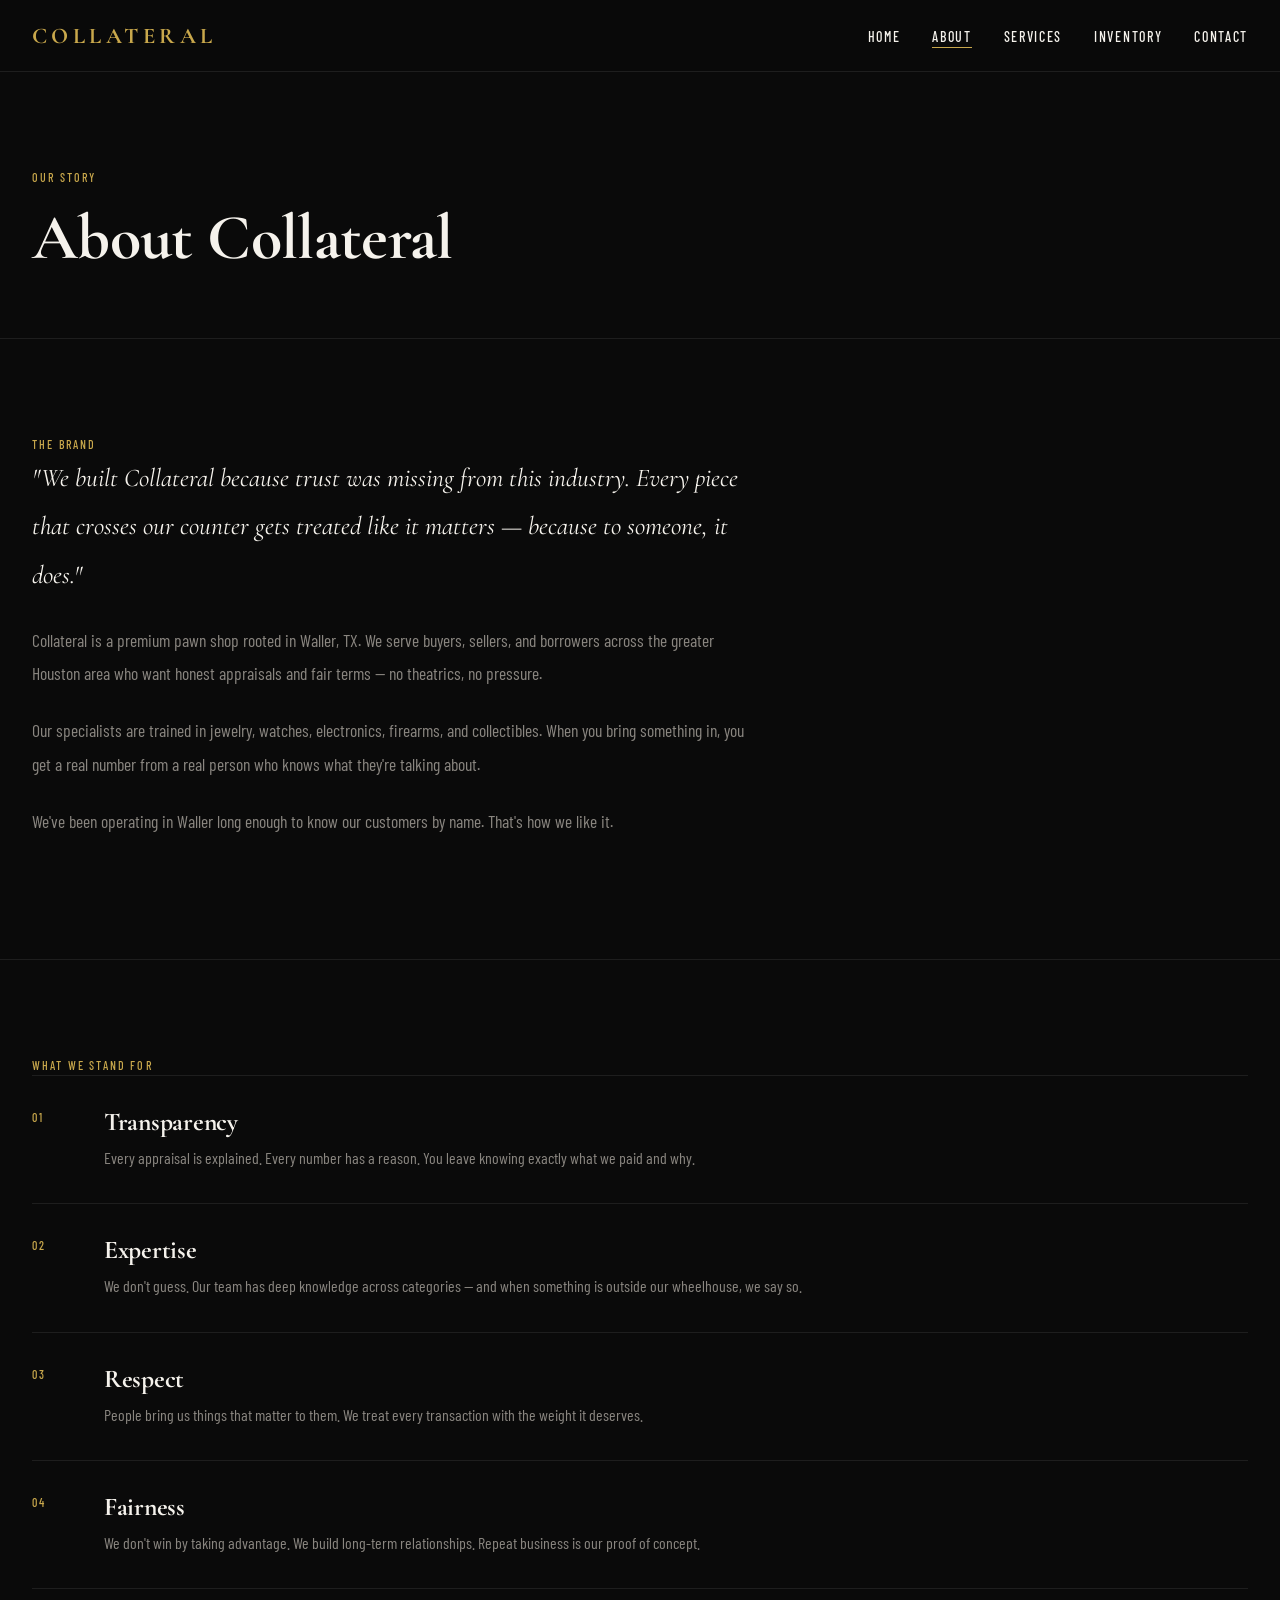
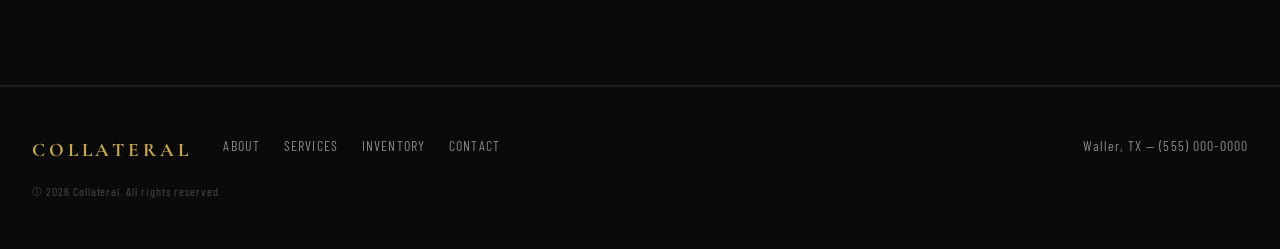
==== about.html @ eb1af975 "feat: about page" ====
<!DOCTYPE html>
<html lang="en">
<head>
  <meta charset="UTF-8">
  <meta name="viewport" content="width=device-width, initial-scale=1.0">
  <title>About — Collateral | Waller, TX</title>
  <link rel="preconnect" href="https://fonts.googleapis.com">
  <link rel="preconnect" href="https://fonts.gstatic.com" crossorigin>
  <link href="https://fonts.googleapis.com/css2?family=Cormorant+Garamond:ital,wght@0,300;0,600;0,700;1,300;1,700&family=Barlow+Condensed:wght@300;400;500;600&display=swap" rel="stylesheet">
  <link rel="stylesheet" href="css/tokens.css">
  <link rel="stylesheet" href="css/base.css">
  <link rel="stylesheet" href="css/layout.css">
  <link rel="stylesheet" href="css/components.css">
</head>
<body>

  <nav class="nav" aria-label="Primary navigation">
    <a href="index.html" class="nav-logo">Collateral</a>
    <ul class="nav-links">
      <li><a href="index.html">Home</a></li>
      <li><a href="about.html">About</a></li>
      <li><a href="services.html">Services</a></li>
      <li><a href="inventory.html">Inventory</a></li>
      <li><a href="contact.html">Contact</a></li>
    </ul>
    <button class="nav-toggle" aria-label="Toggle menu" aria-expanded="false">
      <span></span><span></span><span></span>
    </button>
  </nav>

  <div class="nav-overlay" role="dialog" aria-label="Mobile navigation">
    <a href="index.html">Home</a>
    <a href="about.html">About</a>
    <a href="services.html">Services</a>
    <a href="inventory.html">Inventory</a>
    <a href="contact.html">Contact</a>
  </div>

  <div class="page-wrapper">

    <header class="page-hero">
      <p class="label page-hero-label">Our Story</p>
      <h1 class="page-hero-title">About Collateral</h1>
    </header>

    <section class="section" aria-labelledby="story-heading">
      <p class="label" id="story-heading">The Brand</p>
      <div class="brand-story">
        <p>"We built Collateral because trust was missing from this industry. Every piece that crosses our counter gets treated like it matters — because to someone, it does."</p>
        <p>Collateral is a premium pawn shop rooted in Waller, TX. We serve buyers, sellers, and borrowers across the greater Houston area who want honest appraisals and fair terms — no theatrics, no pressure.</p>
        <p>Our specialists are trained in jewelry, watches, electronics, firearms, and collectibles. When you bring something in, you get a real number from a real person who knows what they're talking about.</p>
        <p>We've been operating in Waller long enough to know our customers by name. That's how we like it.</p>
      </div>
    </section>

    <section class="section" aria-labelledby="values-heading">
      <p class="label" id="values-heading">What We Stand For</p>
      <ul class="values-list">
        <li class="value-item">
          <span class="value-number label">01</span>
          <div>
            <h2 class="value-title">Transparency</h2>
            <p class="value-desc">Every appraisal is explained. Every number has a reason. You leave knowing exactly what we paid and why.</p>
          </div>
        </li>
        <li class="value-item">
          <span class="value-number label">02</span>
          <div>
            <h2 class="value-title">Expertise</h2>
            <p class="value-desc">We don't guess. Our team has deep knowledge across categories — and when something is outside our wheelhouse, we say so.</p>
          </div>
        </li>
        <li class="value-item">
          <span class="value-number label">03</span>
          <div>
            <h2 class="value-title">Respect</h2>
            <p class="value-desc">People bring us things that matter to them. We treat every transaction with the weight it deserves.</p>
          </div>
        </li>
        <li class="value-item">
          <span class="value-number label">04</span>
          <div>
            <h2 class="value-title">Fairness</h2>
            <p class="value-desc">We don't win by taking advantage. We build long-term relationships. Repeat business is our proof of concept.</p>
          </div>
        </li>
      </ul>
    </section>

    <footer class="footer">
      <div class="footer-inner">
        <a href="index.html" class="footer-logo">Collateral</a>
        <nav class="footer-nav" aria-label="Footer navigation">
          <a href="about.html">About</a>
          <a href="services.html">Services</a>
          <a href="inventory.html">Inventory</a>
          <a href="contact.html">Contact</a>
        </nav>
        <p class="footer-location">Waller, TX &mdash; (555) 000-0000</p>
        <p class="footer-copy">&copy; 2026 Collateral. All rights reserved.</p>
      </div>
    </footer>

  </div>

  <script src="js/nav.js"></script>
</body>
</html>
---- css/tokens.css ----
/* css/tokens.css — Single source of truth for all design tokens */
:root {
  /* Colors */
  --color-bg:       #0A0A0A;
  --color-gold:     #C9A84C;
  --color-text:     #F5F2EC;
  --color-text-dim: #8A8680;
  --color-border:   #1E1E1E;
  --color-surface:  #111111;

  /* Typography */
  --font-display: 'Cormorant Garamond', Georgia, serif;
  --font-body:    'Barlow Condensed', 'Helvetica Neue', sans-serif;
  --font-display-bold:   700;
  --font-display-light:  300;
  --font-body-regular:   400;
  --font-body-medium:    500;

  /* Type scale */
  --text-hero:   clamp(4rem, 10vw, 9rem);
  --text-h1:     clamp(2.5rem, 5vw, 5rem);
  --text-h2:     clamp(1.8rem, 3vw, 3rem);
  --text-h3:     clamp(1.2rem, 2vw, 1.8rem);
  --text-body:   1rem;
  --text-lg:   1.1rem;
  --text-small:  0.875rem;
  --text-label:  0.75rem;

  /* Spacing */
  --space-1:  4px;
  --space-2:  8px;
  --space-3:  12px;
  --space-4:  16px;
  --space-6:  24px;
  --space-8:  32px;
  --space-12: 48px;
  --space-16: 64px;
  --space-24: 96px;
  --space-32: 128px;

  /* Borders */
  --border-gold: 1px solid var(--color-gold);
  --border-dim:  1px solid var(--color-border);
  --radius: 0;

  /* Motion */
  --ease-vault:  cubic-bezier(0.76, 0, 0.24, 1);
  --ease-settle: cubic-bezier(0.22, 1, 0.36, 1);
  --ease-hover:  cubic-bezier(0.4, 0, 0.2, 1);
  --dur-fast:    200ms;
  --dur-normal:  400ms;
  --dur-slow:    700ms;
}
---- css/base.css ----
/* css/base.css — Reset, body, typography */
*, *::before, *::after {
  box-sizing: border-box;
  margin: 0;
  padding: 0;
}

html {
  -webkit-font-smoothing: antialiased;
}

@media (prefers-reduced-motion: no-preference) {
  html { scroll-behavior: smooth; }
}

body {
  background-color: var(--color-bg);
  color: var(--color-text);
  font-family: var(--font-body);
  font-weight: var(--font-body-regular);
  font-size: var(--text-body);
  line-height: 1.6;
  overflow-x: hidden;
}

h1, h2, h3, h4 {
  font-family: var(--font-display);
  font-weight: var(--font-display-bold);
  line-height: 1.1;
  letter-spacing: -0.01em;
}

a {
  color: var(--color-text);
  text-decoration: none;
}

img, canvas {
  display: block;
  max-width: 100%;
}

::selection {
  background: var(--color-gold);
  color: var(--color-bg);
}

.label {
  font-family: var(--font-body);
  font-size: var(--text-label);
  font-weight: var(--font-body-medium);
  letter-spacing: 0.18em;
  text-transform: uppercase;
  color: var(--color-gold);
}

@media (prefers-reduced-motion: reduce) {
  *, *::before, *::after {
    animation-duration: 0.01ms !important;
    animation-iteration-count: 1 !important;
    transition-duration: 0.01ms !important;
  }
}
---- css/layout.css ----
/* css/layout.css — Nav, footer, vault hero, page structure */

/* ── Navigation ── */
.nav {
  position: fixed;
  top: 0; left: 0; right: 0;
  z-index: 200;
  height: 72px;
  display: flex;
  align-items: center;
  justify-content: space-between;
  padding: 0 var(--space-8);
  background: rgba(10, 10, 10, 0.97);
  backdrop-filter: blur(8px);
  -webkit-backdrop-filter: blur(8px);
  border-bottom: var(--border-dim);
}

.nav-logo {
  font-family: var(--font-display);
  font-size: 1.4rem;
  font-weight: var(--font-display-bold);
  color: var(--color-gold);
  letter-spacing: 0.2em;
  text-transform: uppercase;
}

.nav-links {
  display: flex;
  gap: var(--space-8);
  list-style: none;
}

.nav-links a {
  font-family: var(--font-body);
  font-size: var(--text-small);
  font-weight: var(--font-body-medium);
  letter-spacing: 0.12em;
  text-transform: uppercase;
  position: relative;
  padding-bottom: 3px;
}

.nav-links a::after {
  content: '';
  position: absolute;
  bottom: 0; left: 0;
  width: 0; height: 1px;
  background: var(--color-gold);
  transition: width var(--dur-normal) var(--ease-hover);
}

.nav-links a:hover::after,
.nav-links a.active::after { width: 100%; }

.nav-toggle {
  display: none;
  flex-direction: column;
  gap: 5px;
  cursor: pointer;
  background: none;
  border: none;
  padding: var(--space-1);
  position: relative;
  z-index: 202;
}

.nav-toggle span {
  display: block;
  width: 24px; height: 1px;
  background: var(--color-text);
  transition: transform var(--dur-fast) var(--ease-hover),
              opacity var(--dur-fast) var(--ease-hover);
}

.nav-toggle.open span:nth-child(1) { transform: translateY(6px) rotate(45deg); }
.nav-toggle.open span:nth-child(2) { opacity: 0; }
.nav-toggle.open span:nth-child(3) { transform: translateY(-6px) rotate(-45deg); }

/* ── Mobile overlay ── */
.nav-overlay {
  display: none;
  position: fixed;
  inset: 0;
  z-index: 201;
  background: var(--color-bg);
  flex-direction: column;
  align-items: center;
  justify-content: center;
  gap: var(--space-8);
}

.nav-overlay.open { display: flex; }

.nav-overlay a {
  font-family: var(--font-display);
  font-size: var(--text-h2);
  font-weight: var(--font-display-bold);
  transition: color var(--dur-fast) var(--ease-hover);
}

.nav-overlay a:hover { color: var(--color-gold); }

@media (max-width: 768px) {
  .nav-links { display: none; }
  .nav-toggle { display: flex; }
}

/* ── Vault hero ── */
#vault-hero {
  position: relative;
  width: 100%;
  height: 100vh;
  overflow: hidden;
  background: var(--color-bg);
}

#vault-canvas {
  position: absolute;
  top: 0; left: 0;
  width: 100%; height: 100%;
}

.vault-hint {
  position: absolute;
  bottom: var(--space-8);
  left: 50%;
  transform: translateX(-50%);
  display: flex;
  flex-direction: column;
  align-items: center;
  gap: var(--space-2);
  opacity: 0.5;
  pointer-events: none;
}

.vault-hint-text {
  font-size: var(--text-label);
  letter-spacing: 0.15em;
  text-transform: uppercase;
}

.vault-hint-line {
  width: 1px; height: 32px;
  background: var(--color-gold);
  animation: hint-pulse 2s ease-in-out infinite;
}

@keyframes hint-pulse {
  0%, 100% { opacity: 0.2; transform: scaleY(0.6); }
  50%       { opacity: 1;   transform: scaleY(1); }
}

@media (prefers-reduced-motion: reduce) {
  .vault-hint { display: none; }
}

/* ── Home content (revealed after vault) ── */
.home-content {
  opacity: 0;
  pointer-events: none;
  transition: opacity var(--dur-slow) var(--ease-settle);
}

.home-content.visible {
  opacity: 1;
  pointer-events: auto;
}

@media (prefers-reduced-motion: reduce) {
  .home-content { opacity: 1; pointer-events: auto; }
}

/* ── Page wrapper (non-home pages) ── */
.page-wrapper {
  padding-top: 72px;
  min-height: 100vh;
}

/* ── Page hero (non-home) ── */
.page-hero {
  padding: var(--space-24) var(--space-8) var(--space-16);
  border-bottom: var(--border-dim);
}

.page-hero-label { margin-bottom: var(--space-4); }

.page-hero-title {
  font-size: var(--text-h1);
  position: relative;
  display: inline-block;
}

/* ── Section ── */
.section {
  padding: var(--space-24) var(--space-8);
  border-bottom: var(--border-dim);
  max-width: 1280px;
  margin: 0 auto;
}

.section-header {
  margin-bottom: var(--space-12);
}

.section-title {
  font-size: var(--text-h2);
  margin-top: var(--space-3);
}

/* ── Footer ── */
.footer {
  border-top: var(--border-dim);
  padding: var(--space-12) var(--space-8);
}

.footer-inner {
  max-width: 1280px;
  margin: 0 auto;
  display: grid;
  grid-template-columns: auto 1fr auto;
  grid-template-rows: auto auto;
  gap: var(--space-4) var(--space-8);
  align-items: start;
}

.footer-logo {
  font-family: var(--font-display);
  font-size: 1.2rem;
  font-weight: var(--font-display-bold);
  color: var(--color-gold);
  letter-spacing: 0.2em;
  text-transform: uppercase;
  grid-column: 1;
  grid-row: 1;
}

.footer-nav {
  display: flex;
  gap: var(--space-6);
  grid-column: 2;
  grid-row: 1;
}

.footer-nav a {
  font-size: var(--text-small);
  letter-spacing: 0.08em;
  text-transform: uppercase;
  color: var(--color-text-dim);
  transition: color var(--dur-fast) var(--ease-hover);
}

.footer-nav a:hover { color: var(--color-gold); }

.footer-location {
  font-size: var(--text-small);
  color: var(--color-text-dim);
  letter-spacing: 0.08em;
  grid-column: 3;
  grid-row: 1;
  text-align: right;
}

.footer-copy {
  font-size: var(--text-label);
  color: var(--color-text-dim);
  letter-spacing: 0.08em;
  grid-column: 1 / -1;
  grid-row: 2;
  opacity: 0.5;
}

@media (max-width: 768px) {
  .footer-inner {
    grid-template-columns: 1fr;
    grid-template-rows: auto;
  }
  .footer-logo, .footer-nav, .footer-location, .footer-copy {
    grid-column: 1;
    grid-row: auto;
    text-align: left;
  }
  .footer-nav { flex-wrap: wrap; }
}
---- css/components.css ----
/* css/components.css — Buttons, cards, services, testimonials, forms, inventory */

/* ── Buttons ── */
.btn {
  display: inline-block;
  font-family: var(--font-body);
  font-size: var(--text-small);
  font-weight: var(--font-body-medium);
  letter-spacing: 0.12em;
  text-transform: uppercase;
  padding: var(--space-4) var(--space-8);
  cursor: pointer;
  border: var(--border-gold);
  transition: background var(--dur-fast) var(--ease-hover),
              color var(--dur-fast) var(--ease-hover);
}

.btn-ghost {
  background: transparent;
  color: var(--color-gold);
}

.btn-ghost:hover {
  background: var(--color-gold);
  color: var(--color-bg);
}

.btn-gold {
  background: var(--color-gold);
  color: var(--color-bg);
}

.btn-gold:hover {
  background: transparent;
  color: var(--color-gold);
}

/* ── Services strip ── */
.services-grid {
  display: grid;
  grid-template-columns: repeat(3, 1fr);
  gap: 0;
  border: var(--border-dim);
}

.service-step {
  padding: var(--space-12) var(--space-8);
  border-right: var(--border-dim);
  position: relative;
}

.service-step:last-child { border-right: none; }

.service-number {
  display: block;
  margin-bottom: var(--space-4);
}

.service-title {
  font-size: var(--text-h3);
  margin-bottom: var(--space-4);
}

.service-desc {
  color: var(--color-text-dim);
  font-size: var(--text-body);
  line-height: 1.7;
}

@media (max-width: 768px) {
  .services-grid { grid-template-columns: 1fr; }
  .service-step { border-right: none; border-bottom: var(--border-dim); }
  .service-step:last-child { border-bottom: none; }
}

/* ── Testimonials ── */
.testimonials-grid {
  display: grid;
  grid-template-columns: repeat(3, 1fr);
  gap: var(--space-8);
}

.testimonial-card {
  padding: var(--space-8);
  border: var(--border-dim);
  position: relative;
}

.testimonial-card::before {
  content: '\201C';
  font-family: var(--font-display);
  font-size: 4rem;
  color: var(--color-gold);
  opacity: 0.4;
  position: absolute;
  top: var(--space-3);
  left: var(--space-6);
  line-height: 1;
}

.testimonial-text {
  font-family: var(--font-display);
  font-style: italic;
  font-size: var(--text-lg);
  line-height: 1.7;
  color: var(--color-text);
  padding-top: var(--space-6);
}

.testimonial-author {
  margin-top: var(--space-6);
  font-size: var(--text-label);
  letter-spacing: 0.12em;
  text-transform: uppercase;
  color: var(--color-text-dim);
}

@media (max-width: 768px) {
  .testimonials-grid { grid-template-columns: 1fr; }
}

/* ── CTA section ── */
.cta-section {
  text-align: center;
  border-bottom: none;
}

.cta-heading {
  font-size: var(--text-h1);
  margin-bottom: var(--space-6);
}

.cta-sub {
  color: var(--color-text-dim);
  max-width: 480px;
  margin: 0 auto var(--space-12);
  line-height: 1.7;
}

.cta-buttons {
  display: flex;
  gap: var(--space-4);
  justify-content: center;
  flex-wrap: wrap;
}

/* ── About: brand story ── */
.brand-story {
  max-width: 720px;
}

.brand-story p {
  font-size: var(--text-lg);
  line-height: 1.9;
  color: var(--color-text-dim);
  margin-bottom: var(--space-6);
}

.brand-story p:first-child {
  font-family: var(--font-display);
  font-size: var(--text-h3);
  color: var(--color-text);
  font-style: italic;
}

/* ── About: values ── */
.values-list {
  list-style: none;
}

.value-item {
  padding: var(--space-8) 0;
  border-bottom: var(--border-dim);
  display: grid;
  grid-template-columns: 48px 1fr;
  gap: var(--space-6);
  align-items: start;
}

.value-item:first-child { border-top: var(--border-dim); }

.value-number { color: var(--color-gold); font-size: var(--text-label); letter-spacing: 0.15em; }

.value-title {
  font-family: var(--font-display);
  font-size: var(--text-h3);
  margin-bottom: var(--space-2);
}

.value-desc { color: var(--color-text-dim); line-height: 1.7; }

/* ── Services page: service blocks ── */
.service-block {
  display: grid;
  grid-template-columns: 1fr 1fr;
  gap: var(--space-16);
  align-items: center;
  padding: var(--space-16) var(--space-8);
  border-bottom: var(--border-dim);
  max-width: 1280px;
  margin: 0 auto;
}

.service-block:nth-child(even) { direction: rtl; }
.service-block:nth-child(even) > * { direction: ltr; }

.service-block-number {
  font-size: clamp(6rem, 12vw, 10rem);
  font-family: var(--font-display);
  font-weight: var(--font-display-light);
  color: var(--color-border);
  line-height: 1;
  margin-bottom: var(--space-4);
}

.service-block-title {
  font-size: var(--text-h2);
  margin-bottom: var(--space-6);
}

.service-block-desc {
  color: var(--color-text-dim);
  line-height: 1.8;
  margin-bottom: var(--space-8);
  max-width: 480px;
}

.service-block-visual {
  background: var(--color-surface);
  border: var(--border-dim);
  aspect-ratio: 4/3;
  display: flex;
  align-items: center;
  justify-content: center;
  color: var(--color-text-dim);
  font-size: var(--text-label);
  letter-spacing: 0.15em;
  text-transform: uppercase;
}

@media (max-width: 768px) {
  .service-block { grid-template-columns: 1fr; }
  .service-block:nth-child(even) { direction: ltr; }
}

/* ── Inventory grid ── */
.inventory-intro {
  padding: var(--space-16) var(--space-8) var(--space-8);
  max-width: 1280px;
  margin: 0 auto;
  border-bottom: var(--border-dim);
}

.inventory-grid {
  display: grid;
  grid-template-columns: repeat(4, 1fr);
  border-left: var(--border-dim);
  border-top: var(--border-dim);
  max-width: 1280px;
  margin: 0 auto;
}

.inventory-card {
  border-right: var(--border-dim);
  border-bottom: var(--border-dim);
  padding: var(--space-6);
  transition: background var(--dur-fast) var(--ease-hover);
}

.inventory-card:hover { background: var(--color-surface); }

.inventory-card-image {
  width: 100%;
  aspect-ratio: 1;
  background: var(--color-surface);
  border: var(--border-dim);
  margin-bottom: var(--space-4);
  display: flex;
  align-items: center;
  justify-content: center;
  color: var(--color-text-dim);
  font-size: var(--text-label);
  letter-spacing: 0.1em;
}

.inventory-card-name {
  font-family: var(--font-display);
  font-size: var(--text-lg);
  margin-bottom: var(--space-2);
}

.inventory-card-price {
  color: var(--color-gold);
  font-size: var(--text-small);
  letter-spacing: 0.08em;
  margin-bottom: var(--space-4);
}

@media (max-width: 1024px) { .inventory-grid { grid-template-columns: repeat(3, 1fr); } }
@media (max-width: 768px)  { .inventory-grid { grid-template-columns: repeat(2, 1fr); } }
@media (max-width: 480px)  { .inventory-grid { grid-template-columns: 1fr; } }

/* ── Contact ── */
.contact-grid {
  display: grid;
  grid-template-columns: 1fr 1.4fr;
  gap: var(--space-16);
  align-items: start;
}

.contact-info-item {
  margin-bottom: var(--space-8);
}

.contact-info-label { margin-bottom: var(--space-2); }

.contact-info-value {
  font-family: var(--font-display);
  font-size: var(--text-h3);
}

.contact-map-placeholder {
  background: var(--color-surface);
  border: var(--border-dim);
  height: 200px;
  display: flex;
  align-items: center;
  justify-content: center;
  color: var(--color-text-dim);
  font-size: var(--text-label);
  letter-spacing: 0.15em;
  text-transform: uppercase;
  margin-top: var(--space-8);
}

/* ── Form ── */
.form-group {
  margin-bottom: var(--space-6);
}

.form-label {
  display: block;
  font-size: var(--text-label);
  letter-spacing: 0.12em;
  text-transform: uppercase;
  color: var(--color-text-dim);
  margin-bottom: var(--space-2);
}

.form-input,
.form-textarea,
.form-select {
  width: 100%;
  background: var(--color-surface);
  border: var(--border-dim);
  color: var(--color-text);
  font-family: var(--font-body);
  font-size: var(--text-body);
  padding: var(--space-3) var(--space-4);
  outline: none;
  transition: border-color var(--dur-fast) var(--ease-hover);
  border-radius: 0;
}

.form-select {
  appearance: none;
  background-image: url("data:image/svg+xml,%3Csvg xmlns='http://www.w3.org/2000/svg' width='12' height='8' viewBox='0 0 12 8'%3E%3Cpath d='M1 1l5 5 5-5' stroke='%23C9A84C' stroke-width='1.5' fill='none'/%3E%3C/svg%3E");
  background-repeat: no-repeat;
  background-position: right 12px center;
  padding-right: 36px;
}

.form-input:focus,
.form-textarea:focus,
.form-select:focus { border-color: var(--color-gold); }

.form-textarea {
  min-height: 160px;
  resize: vertical;
}

@media (max-width: 768px) {
  .contact-grid { grid-template-columns: 1fr; }
}
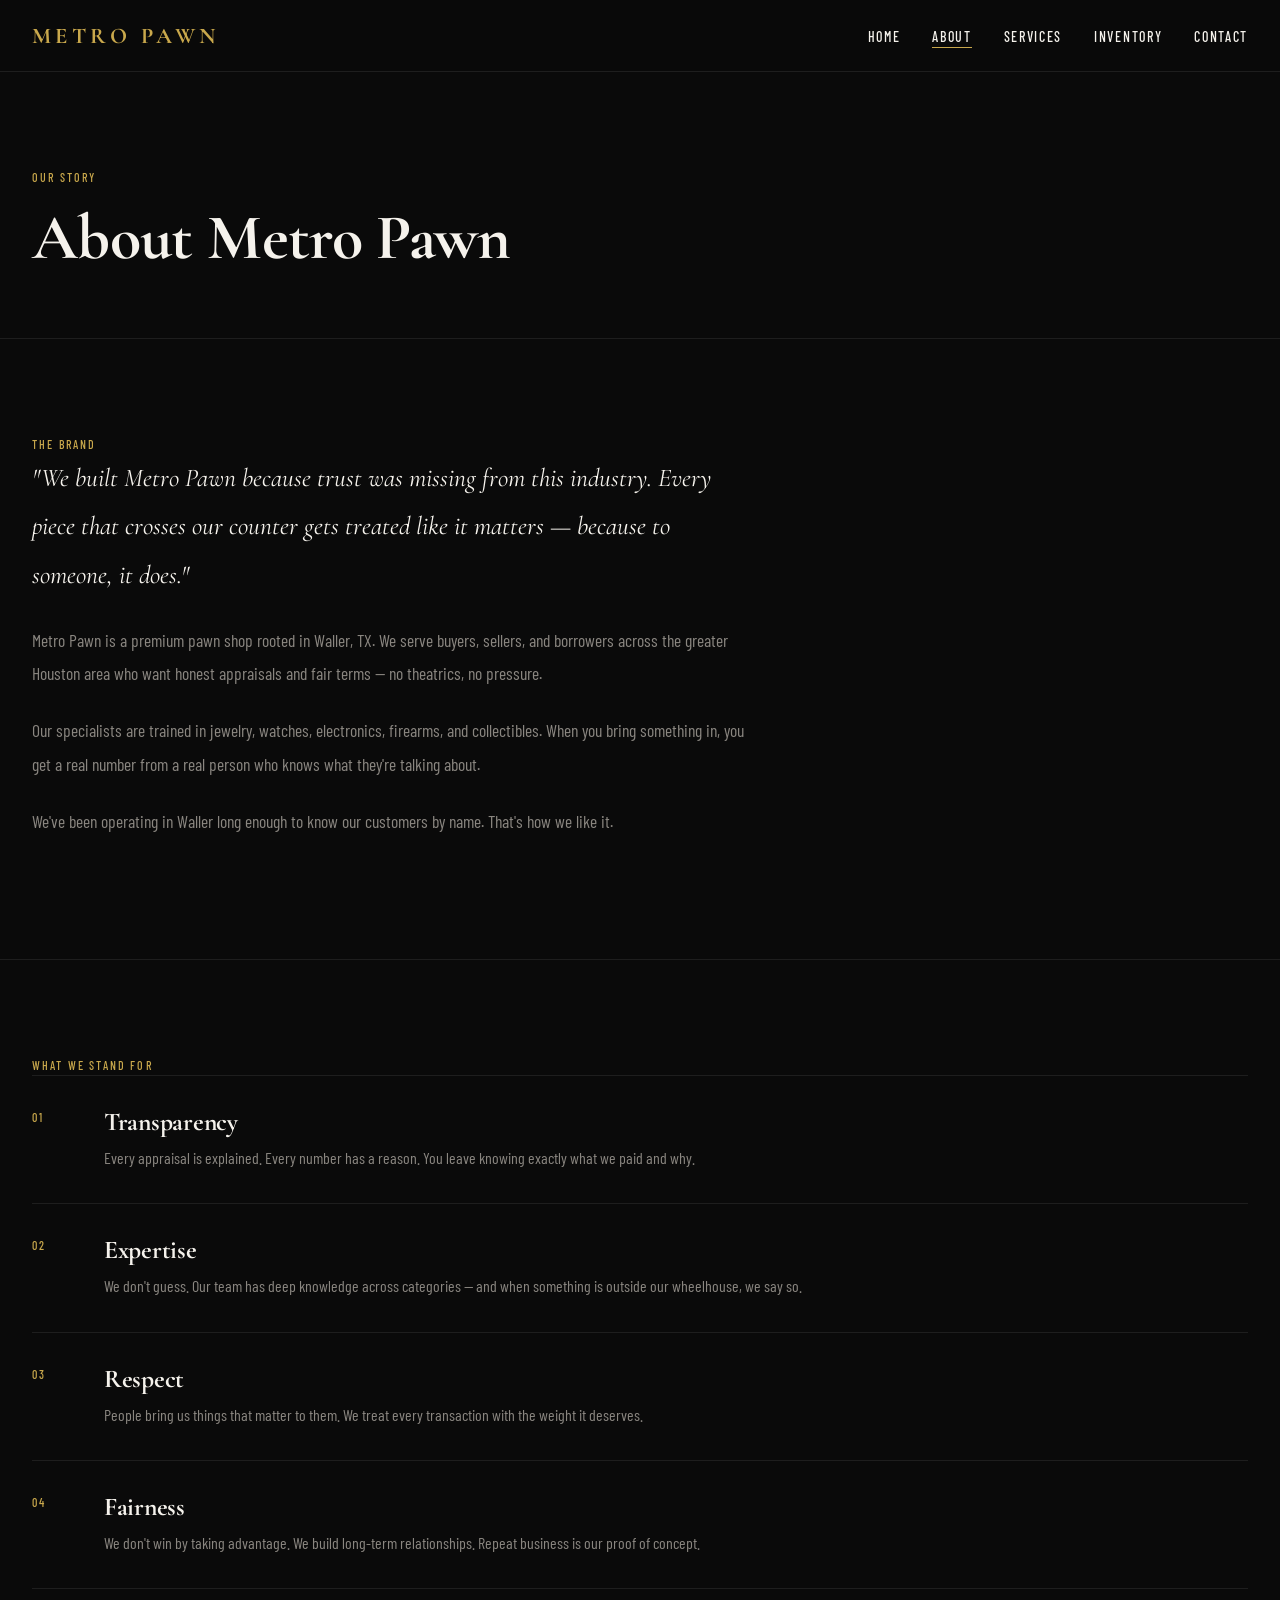
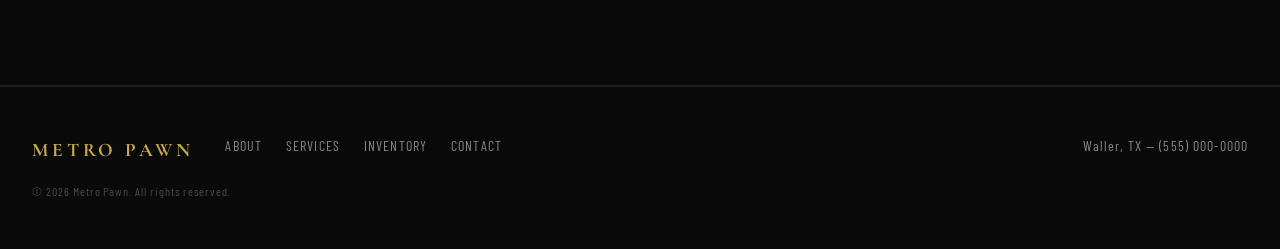
==== commit c87f5709: "feat: vault hero animation, Metro Pawn rebrand, homepage redesign - Three.js vault hero with PMREMGe" ====
--- a/about.html
+++ b/about.html
@@ -3,7 +3,7 @@
 <head>
   <meta charset="UTF-8">
   <meta name="viewport" content="width=device-width, initial-scale=1.0">
-  <title>About — Collateral | Waller, TX</title>
+  <title>About — Metro Pawn | Waller, TX</title>
   <link rel="preconnect" href="https://fonts.googleapis.com">
   <link rel="preconnect" href="https://fonts.gstatic.com" crossorigin>
   <link href="https://fonts.googleapis.com/css2?family=Cormorant+Garamond:ital,wght@0,300;0,600;0,700;1,300;1,700&family=Barlow+Condensed:wght@300;400;500;600&display=swap" rel="stylesheet">
@@ -15,7 +15,7 @@
 <body>
 
   <nav class="nav" aria-label="Primary navigation">
-    <a href="index.html" class="nav-logo">Collateral</a>
+    <a href="index.html" class="nav-logo">Metro Pawn</a>
     <ul class="nav-links">
       <li><a href="index.html">Home</a></li>
       <li><a href="about.html">About</a></li>
@@ -40,14 +40,14 @@
 
     <header class="page-hero">
       <p class="label page-hero-label">Our Story</p>
-      <h1 class="page-hero-title">About Collateral</h1>
+      <h1 class="page-hero-title">About Metro Pawn</h1>
     </header>
 
     <section class="section" aria-labelledby="story-heading">
       <p class="label" id="story-heading">The Brand</p>
       <div class="brand-story">
-        <p>"We built Collateral because trust was missing from this industry. Every piece that crosses our counter gets treated like it matters — because to someone, it does."</p>
-        <p>Collateral is a premium pawn shop rooted in Waller, TX. We serve buyers, sellers, and borrowers across the greater Houston area who want honest appraisals and fair terms — no theatrics, no pressure.</p>
+        <p>"We built Metro Pawn because trust was missing from this industry. Every piece that crosses our counter gets treated like it matters — because to someone, it does."</p>
+        <p>Metro Pawn is a premium pawn shop rooted in Waller, TX. We serve buyers, sellers, and borrowers across the greater Houston area who want honest appraisals and fair terms — no theatrics, no pressure.</p>
         <p>Our specialists are trained in jewelry, watches, electronics, firearms, and collectibles. When you bring something in, you get a real number from a real person who knows what they're talking about.</p>
         <p>We've been operating in Waller long enough to know our customers by name. That's how we like it.</p>
       </div>
@@ -89,7 +89,7 @@
 
     <footer class="footer">
       <div class="footer-inner">
-        <a href="index.html" class="footer-logo">Collateral</a>
+        <a href="index.html" class="footer-logo">Metro Pawn</a>
         <nav class="footer-nav" aria-label="Footer navigation">
           <a href="about.html">About</a>
           <a href="services.html">Services</a>
@@ -97,7 +97,7 @@
           <a href="contact.html">Contact</a>
         </nav>
         <p class="footer-location">Waller, TX &mdash; (555) 000-0000</p>
-        <p class="footer-copy">&copy; 2026 Collateral. All rights reserved.</p>
+        <p class="footer-copy">&copy; 2026 Metro Pawn. All rights reserved.</p>
       </div>
     </footer>
 
--- a/css/layout.css
+++ b/css/layout.css
@@ -112,7 +112,7 @@
   width: 100%;
   height: 100vh;
   overflow: hidden;
-  background: var(--color-bg);
+  z-index: 10;
 }
 
 #vault-canvas {
@@ -155,7 +155,7 @@
   .vault-hint { display: none; }
 }
 
-/* ── Home content (revealed after vault) ── */
+/* ── Home content (revealed after vault sequence) ── */
 .home-content {
   opacity: 0;
   pointer-events: none;
@@ -165,6 +165,75 @@
 .home-content.visible {
   opacity: 1;
   pointer-events: auto;
+}
+
+@media (prefers-reduced-motion: reduce) {
+  .home-content { opacity: 1; pointer-events: auto; }
+}
+
+/* ── Vault hero — embedded hero content ── */
+
+/* Hero text lives inside #vault-hero and is positioned on the left side
+   while the 3D vault canvas renders the door on the right. */
+.hero-content {
+  position: absolute;
+  top: 0;
+  left: 0;
+  height: 100%;
+  width: 52%;
+  display: flex;
+  flex-direction: column;
+  justify-content: center;
+  padding: 0 var(--space-12) 0 var(--space-8);
+  /* Extra top padding keeps text below the nav once it drops in */
+  padding-top: calc(72px + var(--space-8));
+  z-index: 5;
+  pointer-events: none;
+}
+
+.hero-eyebrow {
+  color: var(--color-gold);
+  letter-spacing: 0.2em;
+  text-transform: uppercase;
+  font-size: var(--text-label);
+  margin-bottom: var(--space-4);
+}
+
+.hero-headline {
+  font-size: var(--text-h1);
+  font-family: var(--font-display);
+  font-weight: var(--font-display-bold);
+  line-height: 1.05;
+  letter-spacing: -0.01em;
+  margin-bottom: var(--space-4);
+}
+
+.hero-sub {
+  font-family: var(--font-body);
+  font-size: var(--text-body);
+  font-weight: var(--font-body-regular);
+  color: var(--color-text-dim);
+  max-width: 38ch;
+  line-height: 1.6;
+  margin-bottom: var(--space-8);
+}
+
+.hero-actions {
+  display: flex;
+  gap: var(--space-4);
+  flex-wrap: wrap;
+}
+
+@media (max-width: 768px) {
+  .hero-content {
+    width: 100%;
+    justify-content: flex-end;
+    padding: var(--space-8);
+    padding-top: calc(72px + var(--space-4));
+    padding-bottom: var(--space-12);
+  }
+
+  .hero-sub { max-width: 100%; }
 }
 
 @media (prefers-reduced-motion: reduce) {
--- a/css/components.css
+++ b/css/components.css
@@ -382,3 +382,27 @@
 @media (max-width: 768px) {
   .contact-grid { grid-template-columns: 1fr; }
 }
+
+/* ── Utilities ── */
+.btn-full {
+  width: 100%;
+  text-align: center;
+  display: block;
+}
+
+.inventory-intro-text {
+  color: var(--color-text-dim);
+  max-width: 600px;
+  line-height: 1.8;
+}
+
+.inventory-intro-link {
+  color: var(--color-gold);
+  border-bottom: var(--border-gold);
+}
+
+.contact-info-hours {
+  font-size: var(--text-body);
+  font-family: var(--font-body);
+  line-height: 2;
+}
